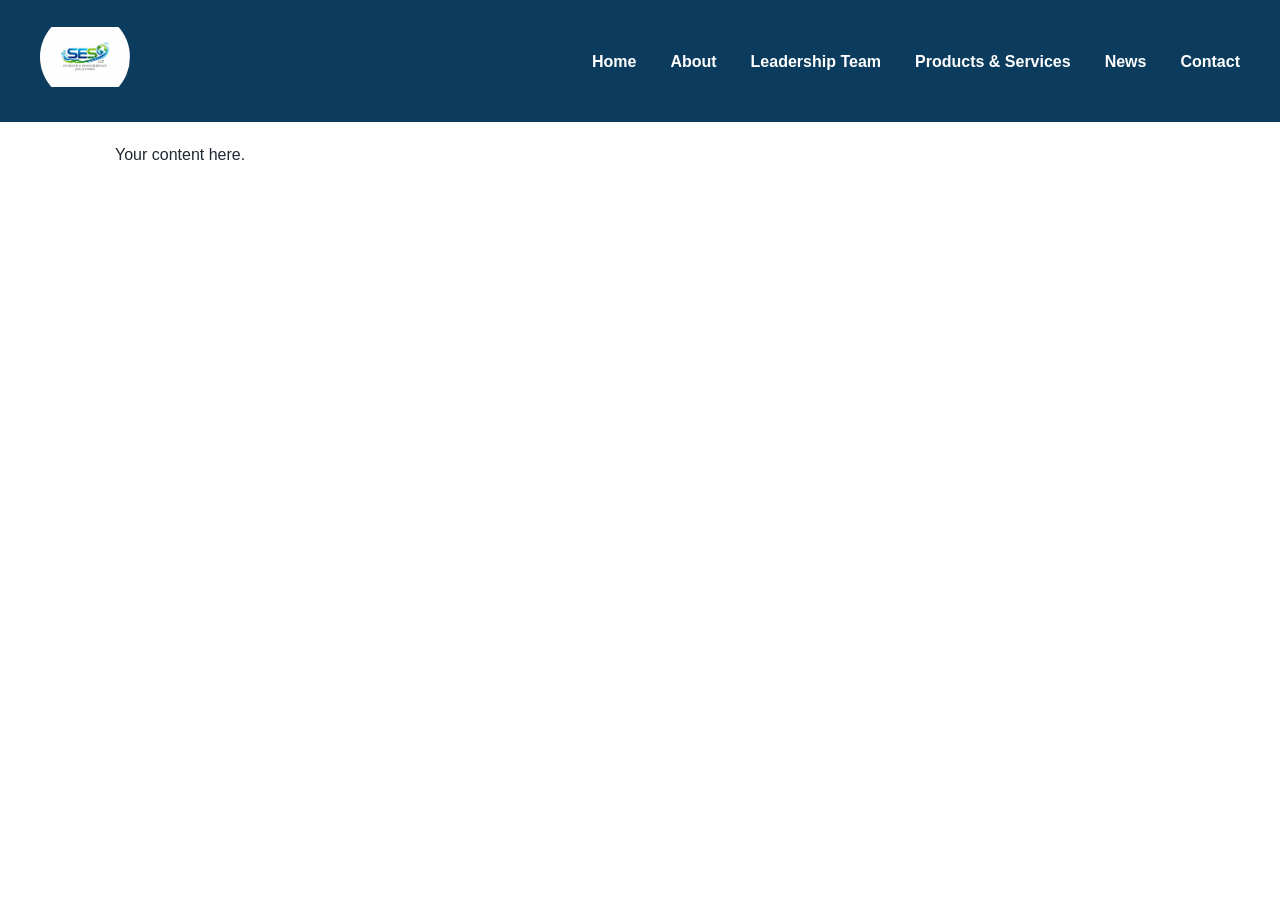
==== about.html @ a3571632 "Create about.html" ====
<!DOCTYPE html>
<html lang="en">
<head>
<meta charset="UTF-8">
<meta name="viewport" content="width=device-width, initial-scale=1.0">
<title>About | SEScience</title>
<link rel="stylesheet" href="style.css">
</head>

<body>

<nav>
  <a href="index.html" class="logo">
    <img src="Logo-1.png" alt="SES Logo">
  </a>
  <ul>
    <li><a href="index.html">Home</a></li>
    <li><a href="about.html" class="active">About</a></li>
    <li><a href="leadership.html">Leadership Team</a></li>
    <li><a href="services.html">Products & Services</a></li>
    <li><a href="news.html">News</a></li>
    <li><a href="contact.html">Contact</a></li>
  </ul>
</nav>

<section class="page">
<h1>About Us</h1>
<p>Your content here.</p>
</section>

</body>
</html>
---- style.css ----
:root{
  --navy:#0b3c5d;
  --navy-dark:#082c44;
  --accent:#1fa2c9;
}

*{box-sizing:border-box}

body{
  margin:0;
  font-family: "Open Sans", Arial, sans-serif;
  color:#1f2933;
  line-height:1.7;
  background:#ffffff;
}

/* NAVBAR */
nav{
  position:fixed;
  top:0;
  width:100%;
  z-index:1000;
  background:var(--navy);
  display:flex;
  align-items:center;
  padding:12px 40px;
}

nav img{
  width:90px;
  height:90px;
  border-radius:50%;
  object-fit:contain;
  background:transparent;
}

nav ul{
  list-style:none;
  display:flex;
  margin-left:auto;
  gap:34px;
  padding:0;
}

nav a{
  color:white;
  text-decoration:none;
  font-weight:600;
  font-size:16px;
}

nav a:hover{
  color:#d9f2ff;
}

/* HERO */
.hero{
  margin-top:120px;
  height:520px;
  background:
    linear-gradient(rgba(11,60,93,.65),rgba(11,60,93,.65)),
    url("image-1.png") center/cover no-repeat;
  display:flex;
  flex-direction:column;
  justify-content:center;
  align-items:center;
  text-align:center;
  color:white;
  padding:0 20px;
}

.hero h1{
  font-size:52px;
  margin-bottom:10px;
}

.hero p{
  font-size:20px;
  opacity:.95;
}

/* SECTIONS */
section{
  max-width:1100px;
  margin:80px auto;
  padding:0 25px;
}

section h2{
  color:var(--navy);
  font-size:34px;
  margin-bottom:20px;
}

/* LEADERSHIP */
.team{
  display:grid;
  grid-template-columns:1fr 1fr;
  gap:80px;
  margin-top:40px;
}

.member{
  text-align:center;
}

.member img{
  width:180px;
  height:180px;
  border-radius:50%;
  object-fit:cover;
  margin-bottom:20px;
}

.member h3{
  font-size:24px;
  margin:0;
}

.member h4{
  color:var(--navy);
  margin:8px 0 18px;
}

.member p{
  text-align:left;
  font-size:16px;
}

.scholar{
  display:inline-block;
  margin-top:20px;
  padding:10px 18px;
  background:var(--navy);
  color:white;
  border-radius:6px;
  text-decoration:none;
  font-weight:600;
}

.scholar:hover{
  background:var(--navy-dark);
}

/* FOOTER */
footer{
  background:#f4f6f8;
  padding:30px;
  text-align:center;
  font-size:14px;
  color:#555;
}
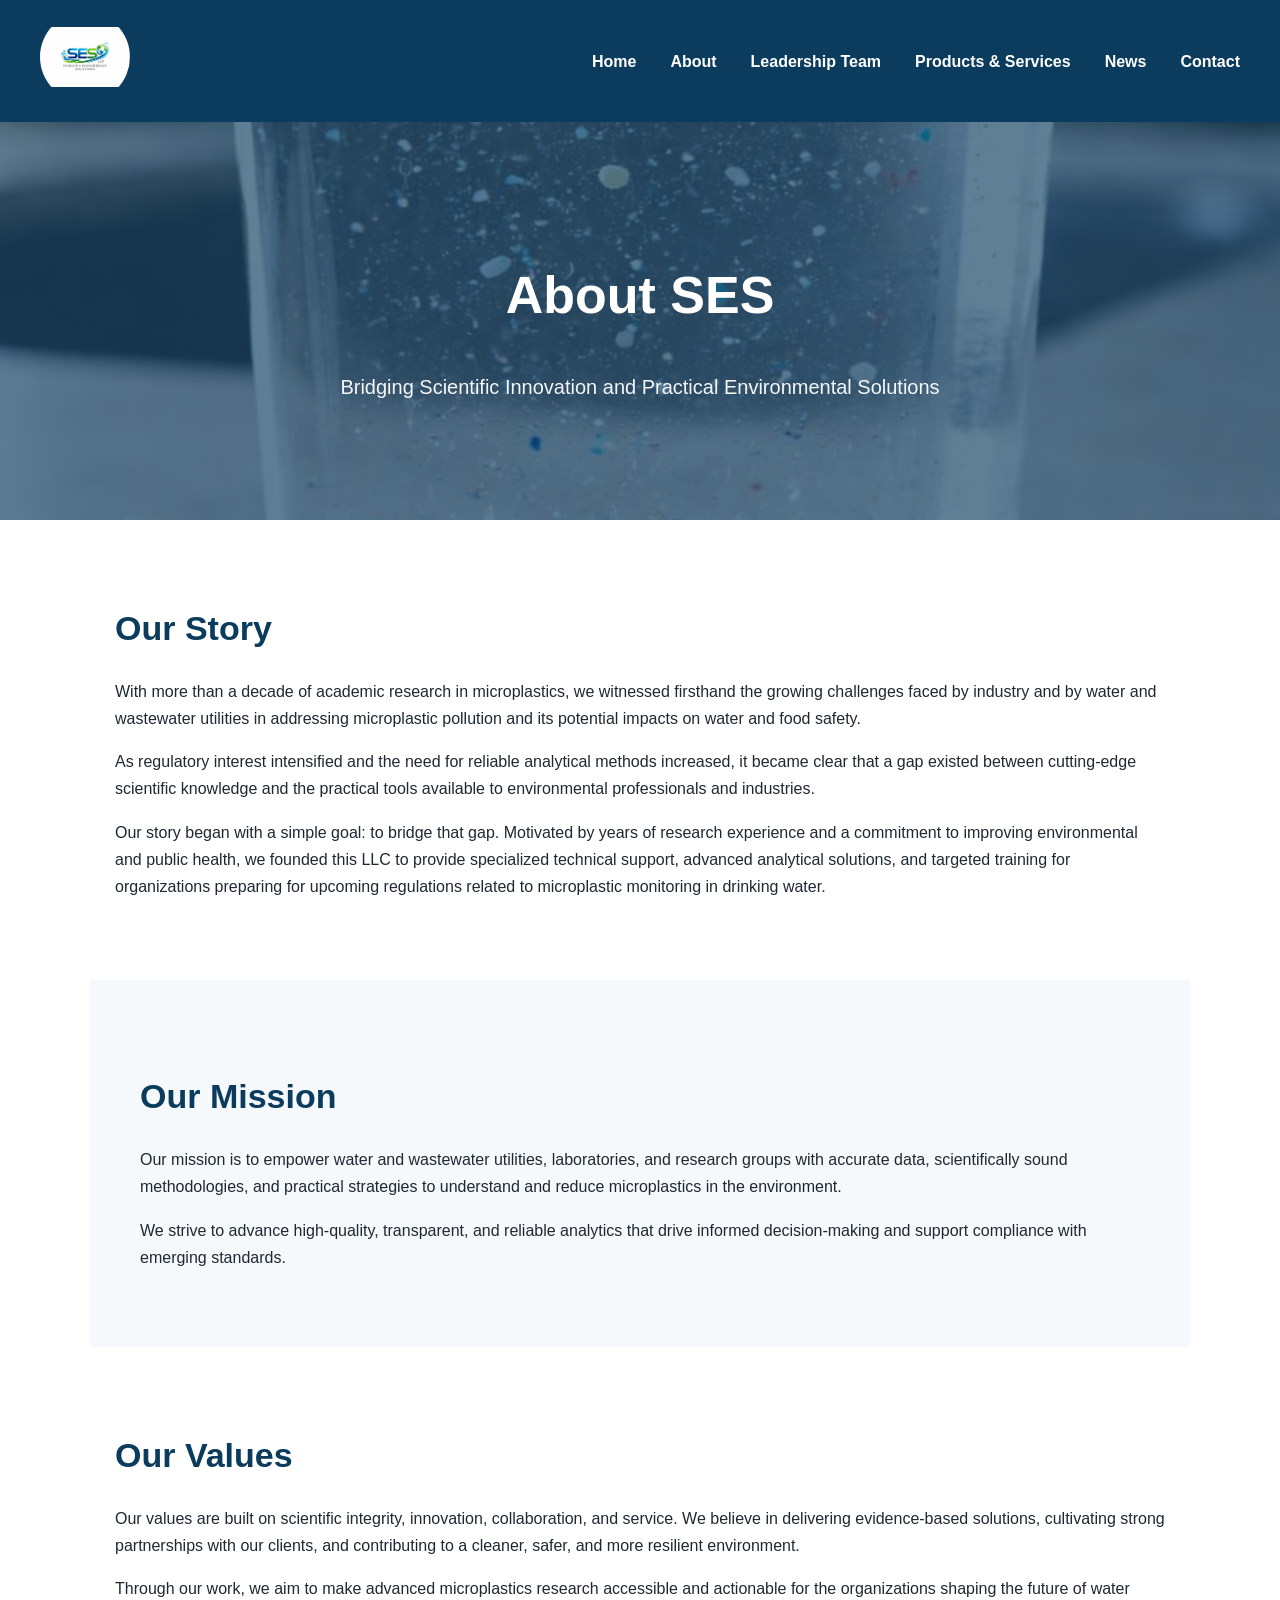
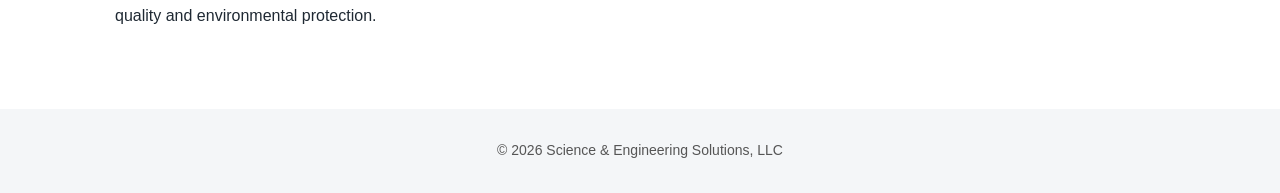
==== commit 05e726f7: "Update about.html" ====
--- a/about.html
+++ b/about.html
@@ -3,14 +3,14 @@
 <head>
 <meta charset="UTF-8">
 <meta name="viewport" content="width=device-width, initial-scale=1.0">
-<title>About | SEScience</title>
+<title>About | Science & Engineering Solutions, LLC</title>
 <link rel="stylesheet" href="style.css">
 </head>
 
 <body>
 
 <nav>
-  <a href="index.html" class="logo">
+  <a href="index.html">
     <img src="Logo-1.png" alt="SES Logo">
   </a>
   <ul>
@@ -23,10 +23,60 @@
   </ul>
 </nav>
 
-<section class="page">
-<h1>About Us</h1>
-<p>Your content here.</p>
+<!-- HERO SECTION -->
+<div class="hero" style="height:400px;">
+  <h1>About SES</h1>
+  <p>Bridging Scientific Innovation and Practical Environmental Solutions</p>
+</div>
+
+<!-- STORY SECTION -->
+<section>
+  <h2>Our Story</h2>
+
+  <p>
+  With more than a decade of academic research in microplastics, we witnessed firsthand the growing challenges faced by industry and by water and wastewater utilities in addressing microplastic pollution and its potential impacts on water and food safety.
+  </p>
+
+  <p>
+  As regulatory interest intensified and the need for reliable analytical methods increased, it became clear that a gap existed between cutting-edge scientific knowledge and the practical tools available to environmental professionals and industries.
+  </p>
+
+  <p>
+  Our story began with a simple goal: to bridge that gap. Motivated by years of research experience and a commitment to improving environmental and public health, we founded this LLC to provide specialized technical support, advanced analytical solutions, and targeted training for organizations preparing for upcoming regulations related to microplastic monitoring in drinking water.
+  </p>
 </section>
+
+<!-- MISSION SECTION -->
+<section style="background:#f5f9fc; padding:60px 25px;">
+  <div style="max-width:1000px; margin:auto;">
+    <h2>Our Mission</h2>
+
+    <p>
+    Our mission is to empower water and wastewater utilities, laboratories, and research groups with accurate data, scientifically sound methodologies, and practical strategies to understand and reduce microplastics in the environment.
+    </p>
+
+    <p>
+    We strive to advance high-quality, transparent, and reliable analytics that drive informed decision-making and support compliance with emerging standards.
+    </p>
+  </div>
+</section>
+
+<!-- VALUES SECTION -->
+<section>
+  <h2>Our Values</h2>
+
+  <p>
+  Our values are built on scientific integrity, innovation, collaboration, and service. We believe in delivering evidence-based solutions, cultivating strong partnerships with our clients, and contributing to a cleaner, safer, and more resilient environment.
+  </p>
+
+  <p>
+  Through our work, we aim to make advanced microplastics research accessible and actionable for the organizations shaping the future of water quality and environmental protection.
+  </p>
+</section>
+
+<footer>
+© 2026 Science & Engineering Solutions, LLC
+</footer>
 
 </body>
 </html>
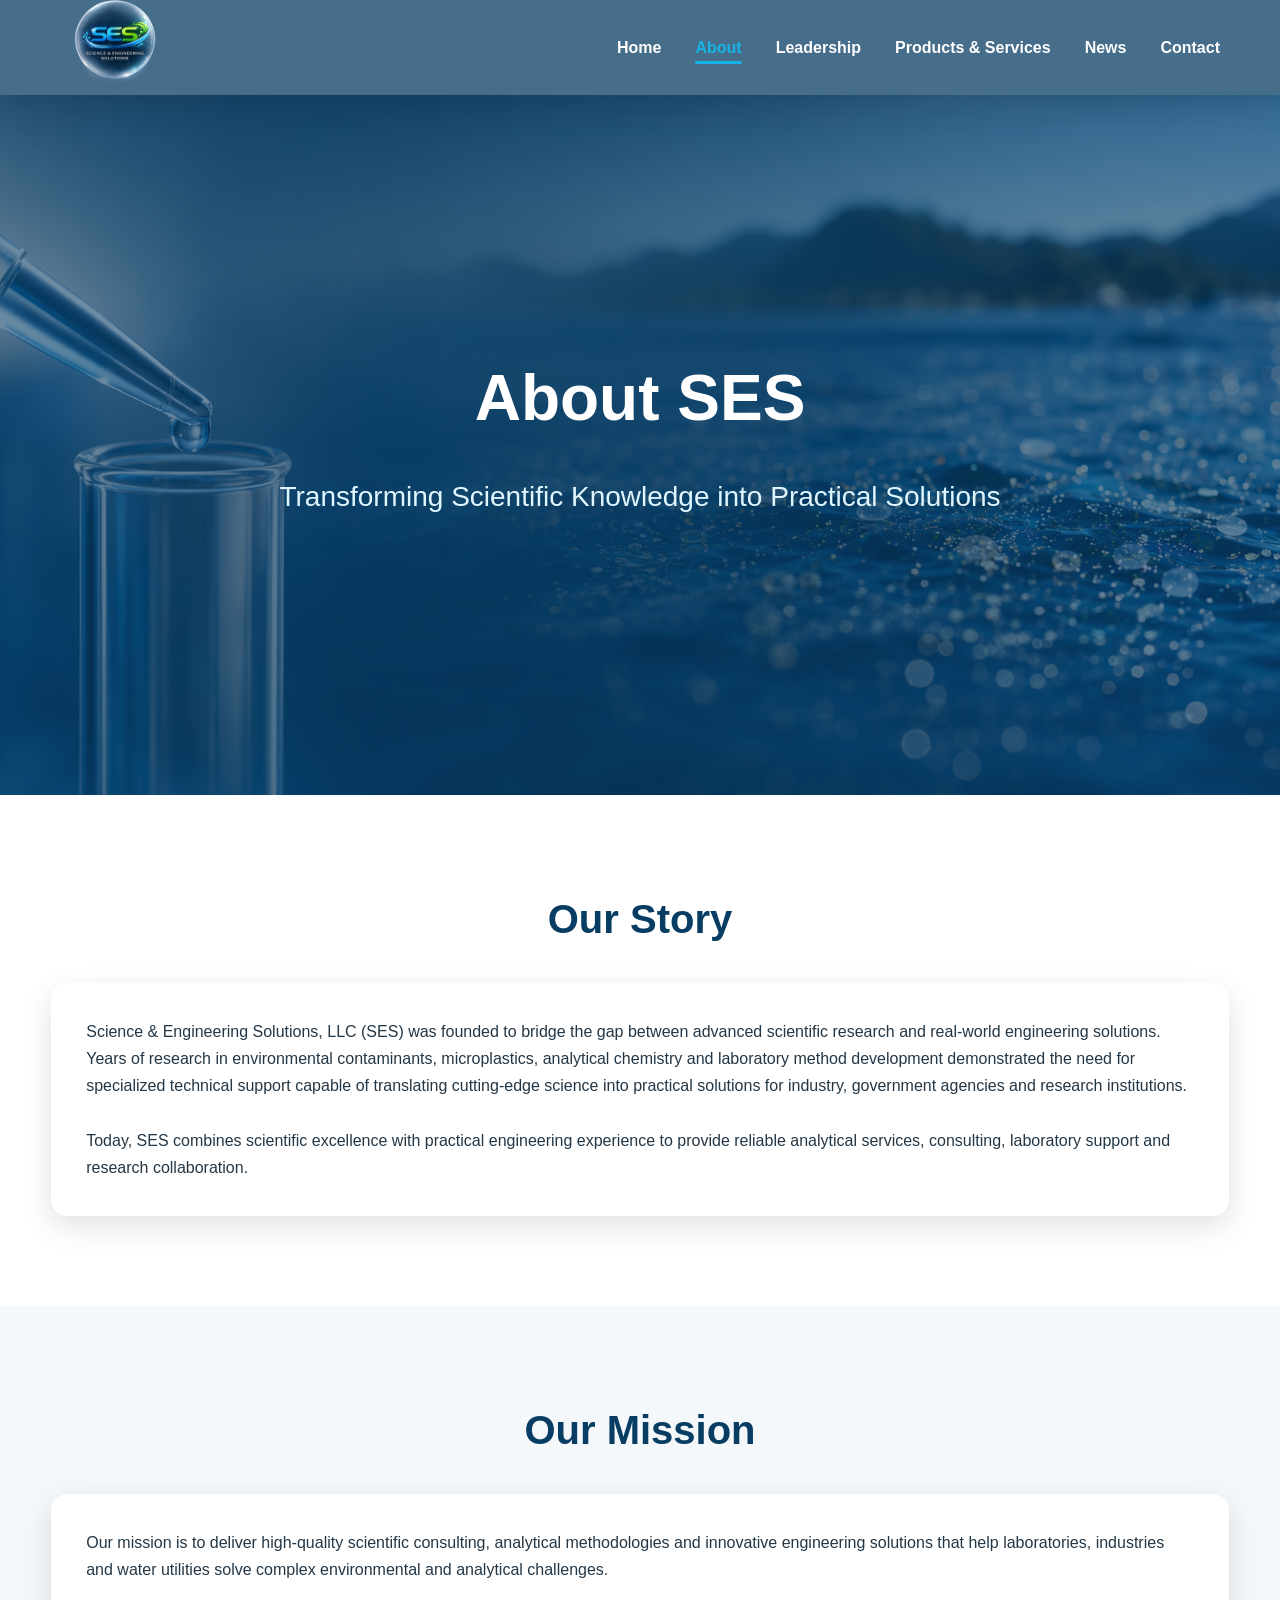
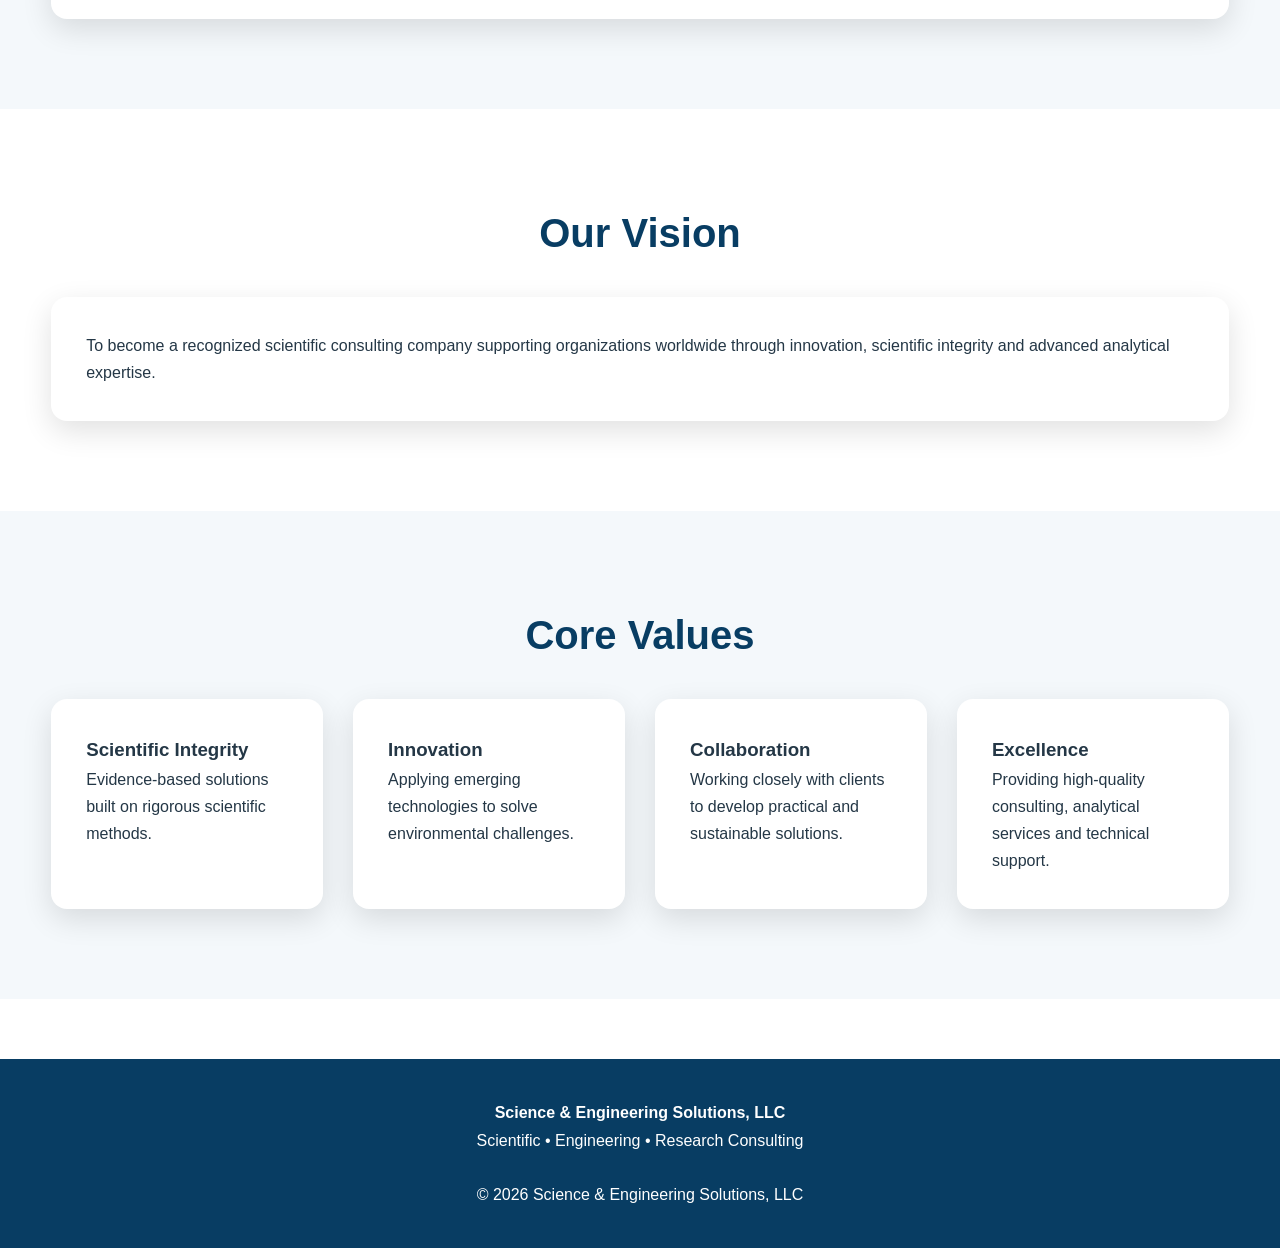
==== commit eb17a620: "Update about.html" ====
--- a/about.html
+++ b/about.html
@@ -1,82 +1,200 @@
 <!DOCTYPE html>
 <html lang="en">
+
 <head>
-<meta charset="UTF-8">
-<meta name="viewport" content="width=device-width, initial-scale=1.0">
-<title>About | Science & Engineering Solutions, LLC</title>
-<link rel="stylesheet" href="style.css">
+
+    <meta charset="UTF-8">
+    <meta name="viewport" content="width=device-width, initial-scale=1.0">
+
+    <title>About | Science & Engineering Solutions, LLC</title>
+
+    <meta name="description"
+        content="Learn about Science & Engineering Solutions, LLC, our mission, vision and expertise in environmental science and analytical chemistry.">
+
+    <link rel="stylesheet" href="style.css">
+
 </head>
 
 <body>
 
-<nav>
-  <a href="index.html">
-    <img src="Logo-1.png" alt="SES Logo">
-  </a>
-  <ul>
-    <li><a href="index.html">Home</a></li>
-    <li><a href="about.html" class="active">About</a></li>
-    <li><a href="leadership.html">Leadership Team</a></li>
-    <li><a href="services.html">Products & Services</a></li>
-    <li><a href="news.html">News</a></li>
-    <li><a href="contact.html">Contact</a></li>
-  </ul>
-</nav>
-
-<!-- HERO SECTION -->
-<div class="hero" style="height:400px;">
-  <h1>About SES</h1>
-  <p>Bridging Scientific Innovation and Practical Environmental Solutions</p>
-</div>
-
-<!-- STORY SECTION -->
-<section>
-  <h2>Our Story</h2>
-
-  <p>
-  With more than a decade of academic research in microplastics, we witnessed firsthand the growing challenges faced by industry and by water and wastewater utilities in addressing microplastic pollution and its potential impacts on water and food safety.
-  </p>
-
-  <p>
-  As regulatory interest intensified and the need for reliable analytical methods increased, it became clear that a gap existed between cutting-edge scientific knowledge and the practical tools available to environmental professionals and industries.
-  </p>
-
-  <p>
-  Our story began with a simple goal: to bridge that gap. Motivated by years of research experience and a commitment to improving environmental and public health, we founded this LLC to provide specialized technical support, advanced analytical solutions, and targeted training for organizations preparing for upcoming regulations related to microplastic monitoring in drinking water.
-  </p>
-</section>
-
-<!-- MISSION SECTION -->
-<section style="background:#f5f9fc; padding:60px 25px;">
-  <div style="max-width:1000px; margin:auto;">
-    <h2>Our Mission</h2>
-
-    <p>
-    Our mission is to empower water and wastewater utilities, laboratories, and research groups with accurate data, scientifically sound methodologies, and practical strategies to understand and reduce microplastics in the environment.
-    </p>
-
-    <p>
-    We strive to advance high-quality, transparent, and reliable analytics that drive informed decision-making and support compliance with emerging standards.
-    </p>
-  </div>
-</section>
-
-<!-- VALUES SECTION -->
-<section>
-  <h2>Our Values</h2>
-
-  <p>
-  Our values are built on scientific integrity, innovation, collaboration, and service. We believe in delivering evidence-based solutions, cultivating strong partnerships with our clients, and contributing to a cleaner, safer, and more resilient environment.
-  </p>
-
-  <p>
-  Through our work, we aim to make advanced microplastics research accessible and actionable for the organizations shaping the future of water quality and environmental protection.
-  </p>
-</section>
-
-<footer>
-© 2026 Science & Engineering Solutions, LLC
-</footer>
+    <!-- Navigation -->
+
+    <nav class="navbar">
+
+        <a href="index.html" class="logo">
+            <img src="Logo Advanced.png" alt="SES Logo">
+        </a>
+
+        <ul class="nav-links">
+
+            <li><a href="index.html">Home</a></li>
+
+            <li><a class="active" href="about.html">About</a></li>
+
+            <li><a href="leadership.html">Leadership</a></li>
+
+            <li><a href="services.html">Products &amp; Services</a></li>
+
+            <li><a href="news.html">News</a></li>
+
+            <li><a href="contact.html">Contact</a></li>
+
+        </ul>
+
+    </nav>
+
+    <!-- Hero -->
+
+    <header class="hero">
+
+        <div class="hero-content">
+
+            <h1>About SES</h1>
+
+            <h2>Transforming Scientific Knowledge into Practical Solutions</h2>
+
+        </div>
+
+    </header>
+
+    <!-- Our Story -->
+
+    <section>
+
+        <div class="container">
+
+            <h2>Our Story</h2>
+
+            <div class="card">
+
+                <p>
+
+                    Science & Engineering Solutions, LLC (SES) was founded to bridge
+                    the gap between advanced scientific research and real-world
+                    engineering solutions. Years of research in environmental
+                    contaminants, microplastics, analytical chemistry and laboratory
+                    method development demonstrated the need for specialized technical
+                    support capable of translating cutting-edge science into practical
+                    solutions for industry, government agencies and research
+                    institutions.
+
+                </p>
+
+                <br>
+
+                <p>
+
+                    Today, SES combines scientific excellence with practical
+                    engineering experience to provide reliable analytical services,
+                    consulting, laboratory support and research collaboration.
+
+                </p>
+
+            </div>
+
+        </div>
+
+    </section>
+
+    <!-- Mission -->
+
+    <section style="background:#F4F8FB;">
+
+        <div class="container">
+
+            <h2>Our Mission</h2>
+
+            <div class="card">
+
+                <p>
+
+                    Our mission is to deliver high-quality scientific consulting,
+                    analytical methodologies and innovative engineering solutions that
+                    help laboratories, industries and water utilities solve complex
+                    environmental and analytical challenges.
+
+                </p>
+
+            </div>
+
+        </div>
+
+    </section>
+
+    <!-- Vision -->
+
+    <section>
+
+        <div class="container">
+
+            <h2>Our Vision</h2>
+
+            <div class="card">
+
+                <p>
+
+                    To become a recognized scientific consulting company supporting
+                    organizations worldwide through innovation, scientific integrity
+                    and advanced analytical expertise.
+
+                </p>
+
+            </div>
+
+        </div>
+
+    </section>
+
+    <!-- Core Values -->
+
+    <section style="background:#F4F8FB;">
+
+        <div class="container">
+
+            <h2>Core Values</h2>
+
+            <div style="display:grid;
+                        grid-template-columns:repeat(auto-fit,minmax(250px,1fr));
+                        gap:30px;">
+
+                <div class="card">
+                    <h3>Scientific Integrity</h3>
+                    <p>Evidence-based solutions built on rigorous scientific methods.</p>
+                </div>
+
+                <div class="card">
+                    <h3>Innovation</h3>
+                    <p>Applying emerging technologies to solve environmental challenges.</p>
+                </div>
+
+                <div class="card">
+                    <h3>Collaboration</h3>
+                    <p>Working closely with clients to develop practical and sustainable solutions.</p>
+                </div>
+
+                <div class="card">
+                    <h3>Excellence</h3>
+                    <p>Providing high-quality consulting, analytical services and technical support.</p>
+                </div>
+
+            </div>
+
+        </div>
+
+    </section>
+
+    <footer>
+
+        <p><strong>Science & Engineering Solutions, LLC</strong></p>
+
+        <p>Scientific • Engineering • Research Consulting</p>
+
+        <br>
+
+        <p>© 2026 Science & Engineering Solutions, LLC</p>
+
+    </footer>
 
 </body>
+
 </html>
--- a/style.css
+++ b/style.css
@@ -1,152 +1,81 @@
 :root{
-  --navy:#0b3c5d;
-  --navy-dark:#082c44;
-  --accent:#1fa2c9;
+  --navy:#083D63;
+  --navy-dark:#062B45;
+  --cyan:#16B5E8;
+  --white:#ffffff;
+  --light:#F4F8FB;
+  --text:#243746;
+  --shadow:0 10px 30px rgba(0,0,0,.12);
+  --radius:16px;
 }
 
-*{box-sizing:border-box}
+*{margin:0;padding:0;box-sizing:border-box}
+html{scroll-behavior:smooth}
+body{font-family:'Inter',sans-serif;color:var(--text);background:#fff;line-height:1.7}
 
-body{
-  margin:0;
-  font-family: "Open Sans", Arial, sans-serif;
-  color:#1f2933;
-  line-height:1.7;
-  background:#ffffff;
+.navbar{
+position:fixed;top:0;left:0;width:100%;height:95px;
+display:flex;justify-content:space-between;align-items:center;
+padding:0 60px;background:rgba(8,61,99,.75);
+backdrop-filter:blur(18px);-webkit-backdrop-filter:blur(18px);
+box-shadow:0 10px 30px rgba(0,0,0,.12);z-index:1000;
 }
 
-/* NAVBAR */
-nav{
-  position:fixed;
-  top:0;
-  width:100%;
-  z-index:1000;
-  background:var(--navy);
-  display:flex;
-  align-items:center;
-  padding:12px 40px;
+.logo img{width:110px;transition:.3s}
+.logo img:hover{transform:scale(1.05)}
+
+.nav-links{list-style:none;display:flex;gap:34px}
+.nav-links a{color:#fff;text-decoration:none;font-weight:600;transition:.3s;position:relative}
+.nav-links a:hover,.nav-links a.active{color:var(--cyan)}
+.nav-links a.active:after{
+content:'';position:absolute;left:0;bottom:-8px;width:100%;height:3px;
+background:var(--cyan);border-radius:20px;
 }
 
-nav img{
-  width:90px;
-  height:90px;
-  border-radius:50%;
-  object-fit:contain;
-  background:transparent;
+.hero{
+margin-top:95px;min-height:700px;
+background:linear-gradient(rgba(8,61,99,.55),rgba(8,61,99,.65)),url('Background.png') center/cover no-repeat;
+display:flex;justify-content:center;align-items:center;text-align:center;
+color:#fff;padding:40px;
 }
 
-nav ul{
-  list-style:none;
-  display:flex;
-  margin-left:auto;
-  gap:34px;
-  padding:0;
+.hero-content{max-width:950px}
+.hero h1{font-size:64px;font-weight:800;margin-bottom:20px}
+.hero h2{font-size:28px;color:#dff6ff;margin-bottom:25px;font-weight:400}
+.hero p{font-size:20px;max-width:850px;margin:auto}
+
+.btn-primary{
+display:inline-block;margin-top:40px;padding:16px 34px;border-radius:50px;
+background:var(--cyan);color:#fff;text-decoration:none;font-weight:700;transition:.3s;
+}
+.btn-primary:hover{transform:translateY(-3px);background:#0997c4}
+
+.container{width:min(1200px,92%);margin:auto}
+section{padding:90px 0}
+section h2{text-align:center;color:var(--navy);font-size:40px;margin-bottom:30px}
+
+.card{
+background:#fff;border-radius:16px;box-shadow:0 10px 30px rgba(0,0,0,.12);
+padding:35px;transition:.3s;
+}
+.card:hover{transform:translateY(-8px)}
+
+footer{
+background:var(--navy);color:#fff;text-align:center;padding:40px;margin-top:60px;
 }
 
-nav a{
-  color:white;
-  text-decoration:none;
-  font-weight:600;
-  font-size:16px;
+.menu-toggle{display:none}
+
+@media(max-width:900px){
+.navbar{padding:0 20px;height:80px}
+.logo img{width:82px}
+.nav-links{display:none}
+.menu-toggle{display:block;font-size:32px;color:white}
+.hero{min-height:560px;padding:30px}
+.hero h1{font-size:40px}
+.hero h2{font-size:22px}
+.hero p{font-size:17px}
+section{padding:60px 0}
+section h2{font-size:32px}
+.card{padding:24px}
 }
-
-nav a:hover{
-  color:#d9f2ff;
-}
-
-/* HERO */
-.hero{
-  margin-top:120px;
-  height:520px;
-  background:
-    linear-gradient(rgba(11,60,93,.65),rgba(11,60,93,.65)),
-    url("image-1.png") center/cover no-repeat;
-  display:flex;
-  flex-direction:column;
-  justify-content:center;
-  align-items:center;
-  text-align:center;
-  color:white;
-  padding:0 20px;
-}
-
-.hero h1{
-  font-size:52px;
-  margin-bottom:10px;
-}
-
-.hero p{
-  font-size:20px;
-  opacity:.95;
-}
-
-/* SECTIONS */
-section{
-  max-width:1100px;
-  margin:80px auto;
-  padding:0 25px;
-}
-
-section h2{
-  color:var(--navy);
-  font-size:34px;
-  margin-bottom:20px;
-}
-
-/* LEADERSHIP */
-.team{
-  display:grid;
-  grid-template-columns:1fr 1fr;
-  gap:80px;
-  margin-top:40px;
-}
-
-.member{
-  text-align:center;
-}
-
-.member img{
-  width:180px;
-  height:180px;
-  border-radius:50%;
-  object-fit:cover;
-  margin-bottom:20px;
-}
-
-.member h3{
-  font-size:24px;
-  margin:0;
-}
-
-.member h4{
-  color:var(--navy);
-  margin:8px 0 18px;
-}
-
-.member p{
-  text-align:left;
-  font-size:16px;
-}
-
-.scholar{
-  display:inline-block;
-  margin-top:20px;
-  padding:10px 18px;
-  background:var(--navy);
-  color:white;
-  border-radius:6px;
-  text-decoration:none;
-  font-weight:600;
-}
-
-.scholar:hover{
-  background:var(--navy-dark);
-}
-
-/* FOOTER */
-footer{
-  background:#f4f6f8;
-  padding:30px;
-  text-align:center;
-  font-size:14px;
-  color:#555;
-}
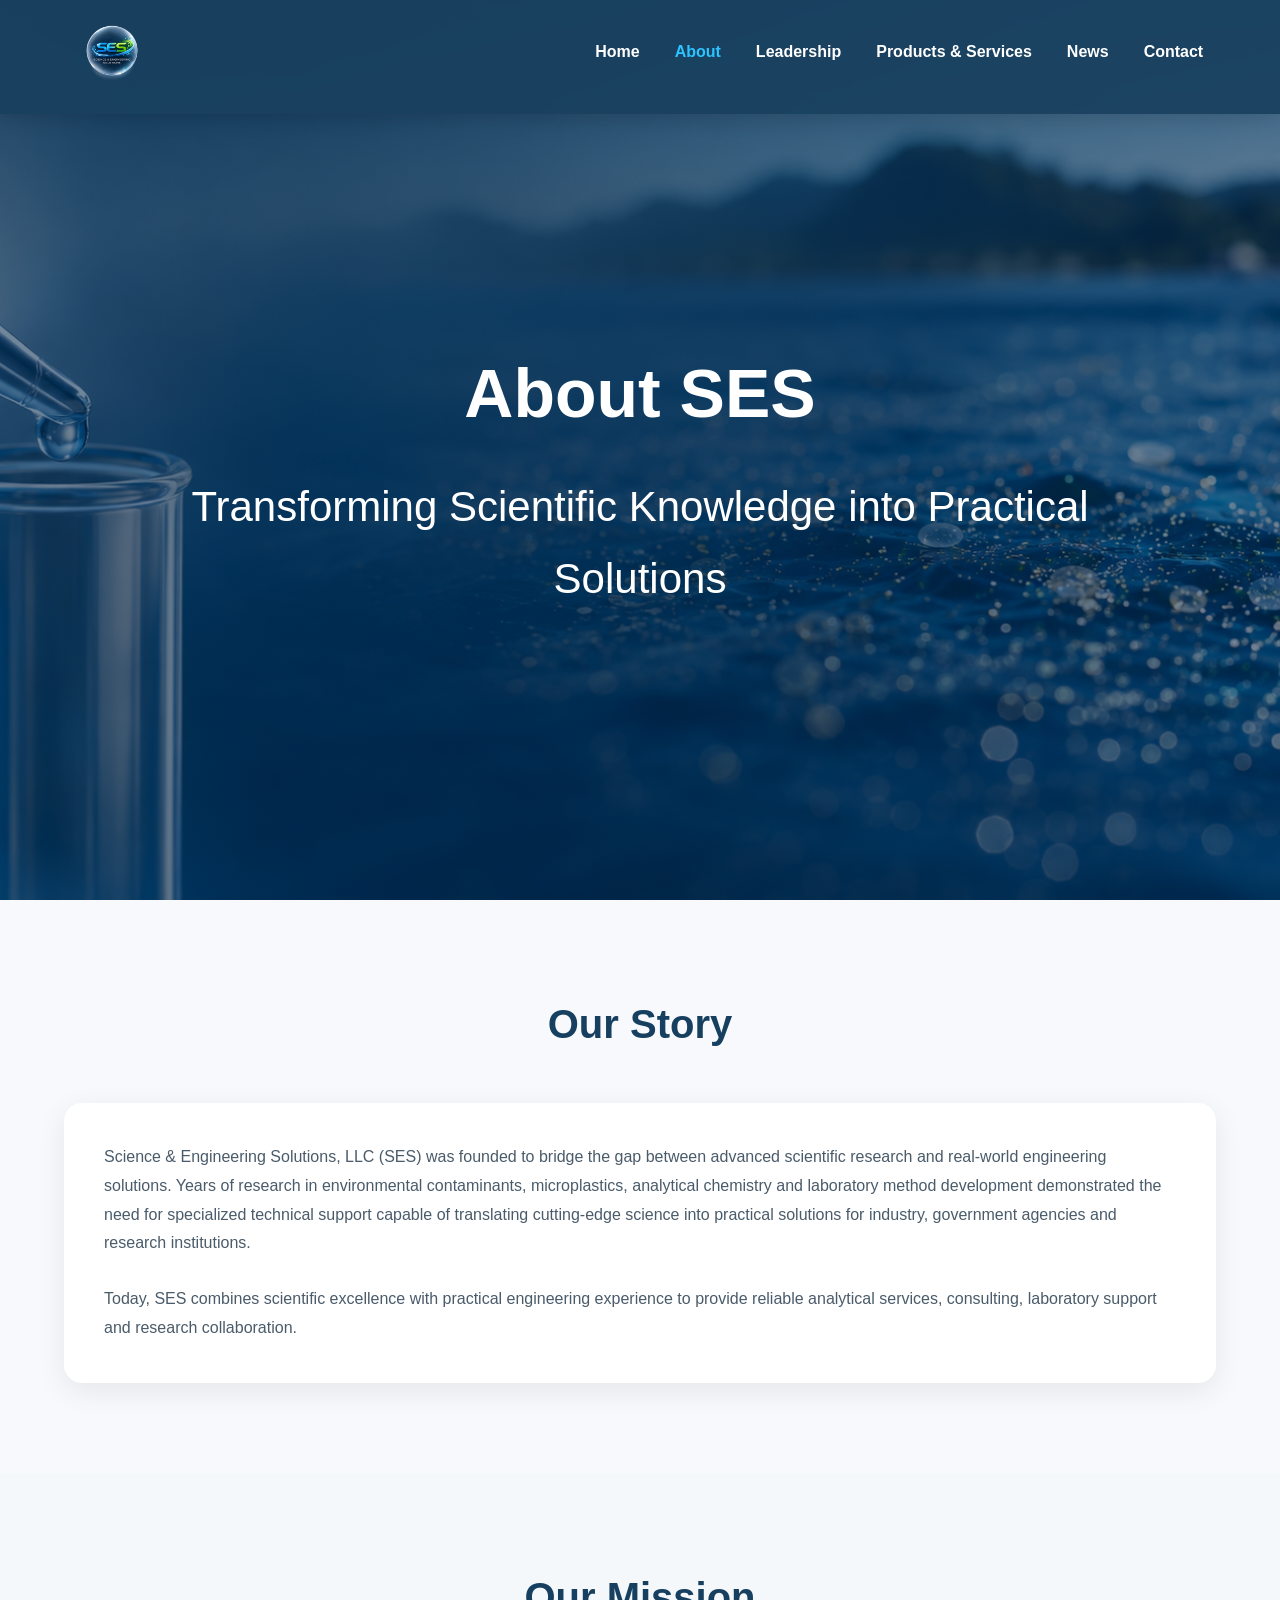
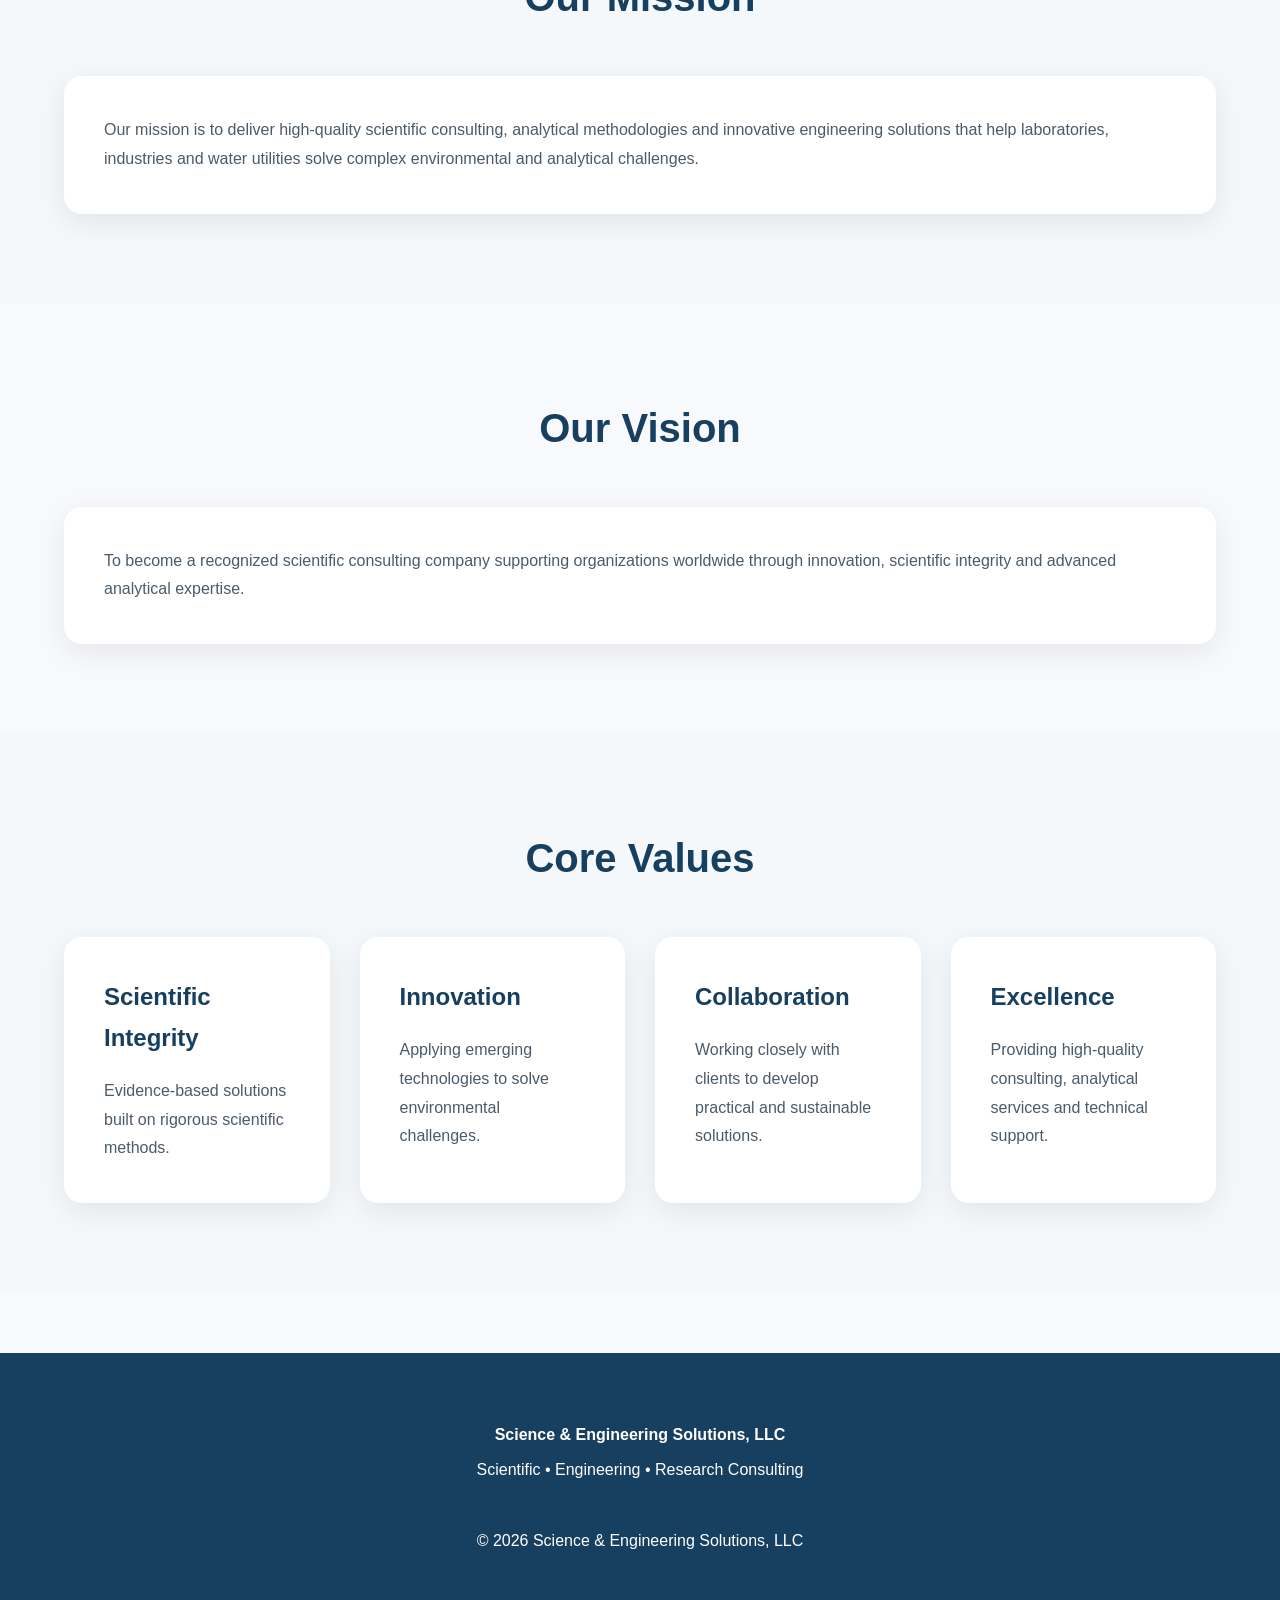
==== commit 6750af59: "Update about.html" ====
--- a/about.html
+++ b/about.html
@@ -14,6 +14,36 @@
     <link rel="stylesheet" href="style.css">
 
 </head>
+    <script>
+
+const menu = document.getElementById("mobile-menu");
+const nav = document.getElementById("nav-links");
+
+menu.addEventListener("click", function () {
+
+    nav.classList.toggle("show");
+
+    if(menu.innerHTML=="☰"){
+        menu.innerHTML="✕";
+    }else{
+        menu.innerHTML="☰";
+    }
+
+});
+
+document.querySelectorAll(".nav-links a").forEach(link=>{
+
+    link.addEventListener("click",()=>{
+
+        nav.classList.remove("show");
+
+        menu.innerHTML="☰";
+
+    });
+
+});
+
+</script>
 
 <body>
 
--- a/style.css
+++ b/style.css
@@ -1,81 +1,558 @@
-:root{
-  --navy:#083D63;
-  --navy-dark:#062B45;
-  --cyan:#16B5E8;
-  --white:#ffffff;
-  --light:#F4F8FB;
-  --text:#243746;
-  --shadow:0 10px 30px rgba(0,0,0,.12);
-  --radius:16px;
-}
-
-*{margin:0;padding:0;box-sizing:border-box}
-html{scroll-behavior:smooth}
-body{font-family:'Inter',sans-serif;color:var(--text);background:#fff;line-height:1.7}
+/* ==========================================
+   SCIENCE & ENGINEERING SOLUTIONS, LLC
+   STYLE.CSS
+========================================== */
+
+*{
+    margin:0;
+    padding:0;
+    box-sizing:border-box;
+}
+
+html{
+    scroll-behavior:smooth;
+}
+
+body{
+
+    font-family:Arial, Helvetica, sans-serif;
+
+    background:#f7f9fc;
+
+    color:#173F5F;
+
+    line-height:1.7;
+
+}
+
+/* ==========================================
+   LINKS
+========================================== */
+
+a{
+    text-decoration:none;
+    transition:.3s;
+}
+
+img{
+    max-width:100%;
+}
+
+/* ==========================================
+   CONTAINER
+========================================== */
+
+.container{
+
+    width:90%;
+
+    max-width:1200px;
+
+    margin:auto;
+
+}
+
+/* ==========================================
+   NAVIGATION
+========================================== */
 
 .navbar{
-position:fixed;top:0;left:0;width:100%;height:95px;
-display:flex;justify-content:space-between;align-items:center;
-padding:0 60px;background:rgba(8,61,99,.75);
-backdrop-filter:blur(18px);-webkit-backdrop-filter:blur(18px);
-box-shadow:0 10px 30px rgba(0,0,0,.12);z-index:1000;
-}
-
-.logo img{width:110px;transition:.3s}
-.logo img:hover{transform:scale(1.05)}
-
-.nav-links{list-style:none;display:flex;gap:34px}
-.nav-links a{color:#fff;text-decoration:none;font-weight:600;transition:.3s;position:relative}
-.nav-links a:hover,.nav-links a.active{color:var(--cyan)}
-.nav-links a.active:after{
-content:'';position:absolute;left:0;bottom:-8px;width:100%;height:3px;
-background:var(--cyan);border-radius:20px;
-}
+
+    position:fixed;
+
+    top:0;
+
+    width:100%;
+
+    z-index:9999;
+
+    display:flex;
+
+    justify-content:space-between;
+
+    align-items:center;
+
+    padding:18px 6%;
+
+    background:rgba(25,65,95,.92);
+
+    backdrop-filter:blur(12px);
+
+    box-shadow:0 4px 20px rgba(0,0,0,.15);
+
+}
+
+.logo img{
+
+    height:70px;
+
+}
+
+.nav-links{
+
+    display:flex;
+
+    list-style:none;
+
+    gap:35px;
+
+}
+
+.nav-links a{
+
+    color:white;
+
+    font-weight:600;
+
+    font-size:16px;
+
+}
+
+.nav-links a:hover{
+
+    color:#2CC4FF;
+
+}
+
+.nav-links a.active{
+
+    color:#2CC4FF;
+
+}
+
+/* ==========================================
+   MOBILE MENU
+========================================== */
+
+.menu-toggle{
+
+    display:none;
+
+    font-size:42px;
+
+    color:white;
+
+    cursor:pointer;
+
+    user-select:none;
+
+}
+
+/* ==========================================
+   HERO
+========================================== */
 
 .hero{
-margin-top:95px;min-height:700px;
-background:linear-gradient(rgba(8,61,99,.55),rgba(8,61,99,.65)),url('Background.png') center/cover no-repeat;
-display:flex;justify-content:center;align-items:center;text-align:center;
-color:#fff;padding:40px;
-}
-
-.hero-content{max-width:950px}
-.hero h1{font-size:64px;font-weight:800;margin-bottom:20px}
-.hero h2{font-size:28px;color:#dff6ff;margin-bottom:25px;font-weight:400}
-.hero p{font-size:20px;max-width:850px;margin:auto}
+
+    height:100vh;
+
+    background:
+
+    linear-gradient(
+
+    rgba(0,40,75,.55),
+
+    rgba(0,40,75,.55)
+
+    ),
+
+    url("Background.png");
+
+    background-size:cover;
+
+    background-position:center;
+
+    display:flex;
+
+    justify-content:center;
+
+    align-items:center;
+
+    text-align:center;
+
+    color:white;
+
+    padding:120px 20px 40px;
+
+}
+
+.hero-content{
+
+    max-width:900px;
+
+}
+
+.hero h1{
+
+    font-size:68px;
+
+    margin-bottom:20px;
+
+}
+
+.hero h2{
+
+    font-size:42px;
+
+    font-weight:300;
+
+    margin-bottom:30px;
+
+}
+
+.hero p{
+
+    font-size:24px;
+
+    margin-bottom:40px;
+
+    line-height:1.8;
+
+}
+
+/* ==========================================
+   BUTTON
+========================================== */
 
 .btn-primary{
-display:inline-block;margin-top:40px;padding:16px 34px;border-radius:50px;
-background:var(--cyan);color:#fff;text-decoration:none;font-weight:700;transition:.3s;
-}
-.btn-primary:hover{transform:translateY(-3px);background:#0997c4}
-
-.container{width:min(1200px,92%);margin:auto}
-section{padding:90px 0}
-section h2{text-align:center;color:var(--navy);font-size:40px;margin-bottom:30px}
+
+    display:inline-block;
+
+    background:#1EC8FF;
+
+    color:white;
+
+    padding:18px 42px;
+
+    border-radius:40px;
+
+    font-weight:bold;
+
+    transition:.3s;
+
+}
+
+.btn-primary:hover{
+
+    background:#119AD4;
+
+    transform:translateY(-3px);
+
+}
+
+/* ==========================================
+   SECTIONS
+========================================== */
+
+section{
+
+    padding:90px 0;
+
+}
+
+section h2{
+
+    text-align:center;
+
+    margin-bottom:45px;
+
+    font-size:40px;
+
+    color:#173F5F;
+
+}
+/* ==========================================
+   CARDS
+========================================== */
 
 .card{
-background:#fff;border-radius:16px;box-shadow:0 10px 30px rgba(0,0,0,.12);
-padding:35px;transition:.3s;
-}
-.card:hover{transform:translateY(-8px)}
+
+    background:white;
+
+    padding:40px;
+
+    border-radius:18px;
+
+    box-shadow:0 8px 30px rgba(0,0,0,.08);
+
+    transition:.35s;
+
+}
+
+.card:hover{
+
+    transform:translateY(-8px);
+
+    box-shadow:0 15px 40px rgba(0,0,0,.12);
+
+}
+
+.card h3{
+
+    color:#173F5F;
+
+    margin-bottom:18px;
+
+    font-size:24px;
+
+}
+
+.card p{
+
+    color:#4A5B6A;
+
+    line-height:1.8;
+
+}
+
+/* ==========================================
+   GRID
+========================================== */
+
+.grid{
+
+    display:grid;
+
+    grid-template-columns:repeat(auto-fit,minmax(320px,1fr));
+
+    gap:35px;
+
+}
+
+/* ==========================================
+   LEADERSHIP IMAGES
+========================================== */
+
+.profile-photo{
+
+    width:220px;
+
+    height:220px;
+
+    border-radius:50%;
+
+    object-fit:cover;
+
+    border:5px solid #1EC8FF;
+
+    margin-bottom:25px;
+
+}
+
+/* ==========================================
+   LISTS
+========================================== */
+
+ul{
+
+    padding-left:22px;
+
+}
+
+li{
+
+    margin-bottom:12px;
+
+}
+
+/* ==========================================
+   FOOTER
+========================================== */
 
 footer{
-background:var(--navy);color:#fff;text-align:center;padding:40px;margin-top:60px;
-}
-
-.menu-toggle{display:none}
-
-@media(max-width:900px){
-.navbar{padding:0 20px;height:80px}
-.logo img{width:82px}
-.nav-links{display:none}
-.menu-toggle{display:block;font-size:32px;color:white}
-.hero{min-height:560px;padding:30px}
-.hero h1{font-size:40px}
-.hero h2{font-size:22px}
-.hero p{font-size:17px}
-section{padding:60px 0}
-section h2{font-size:32px}
-.card{padding:24px}
-}
+
+    background:#173F5F;
+
+    color:white;
+
+    text-align:center;
+
+    padding:60px 20px;
+
+    margin-top:60px;
+
+}
+
+footer p{
+
+    margin:8px 0;
+
+}
+
+/* ==========================================
+   MOBILE RESPONSIVE
+========================================== */
+
+@media (max-width:900px){
+
+.hero h1{
+
+font-size:48px;
+
+}
+
+.hero h2{
+
+font-size:28px;
+
+}
+
+.hero p{
+
+font-size:18px;
+
+}
+
+}
+
+/* ==========================================
+   MOBILE MENU
+========================================== */
+
+@media (max-width:768px){
+
+.menu-toggle{
+
+display:block;
+
+}
+
+.nav-links{
+
+display:none;
+
+position:absolute;
+
+top:95px;
+
+right:20px;
+
+width:260px;
+
+background:white;
+
+border-radius:14px;
+
+box-shadow:0 15px 35px rgba(0,0,0,.25);
+
+padding:25px;
+
+flex-direction:column;
+
+gap:20px;
+
+}
+
+.nav-links li{
+
+list-style:none;
+
+}
+
+.nav-links a{
+
+color:#173F5F;
+
+font-size:18px;
+
+font-weight:600;
+
+}
+
+.nav-links.show{
+
+display:flex;
+
+animation:fadeMenu .25s ease;
+
+}
+
+.hero{
+
+height:auto;
+
+padding-top:170px;
+
+padding-bottom:90px;
+
+}
+
+.hero h1{
+
+font-size:38px;
+
+}
+
+.hero h2{
+
+font-size:24px;
+
+}
+
+.hero p{
+
+font-size:17px;
+
+}
+
+.logo img{
+
+height:55px;
+
+}
+
+.navbar{
+
+padding:15px 6%;
+
+}
+
+section{
+
+padding:60px 0;
+
+}
+
+section h2{
+
+font-size:30px;
+
+}
+
+.card{
+
+padding:28px;
+
+}
+
+}
+
+/* ==========================================
+   ANIMATIONS
+========================================== */
+
+@keyframes fadeMenu{
+
+from{
+
+opacity:0;
+
+transform:translateY(-15px);
+
+}
+
+to{
+
+opacity:1;
+
+transform:translateY(0);
+
+}
+
+}
+
+html{
+
+scroll-behavior:smooth;
+
+}
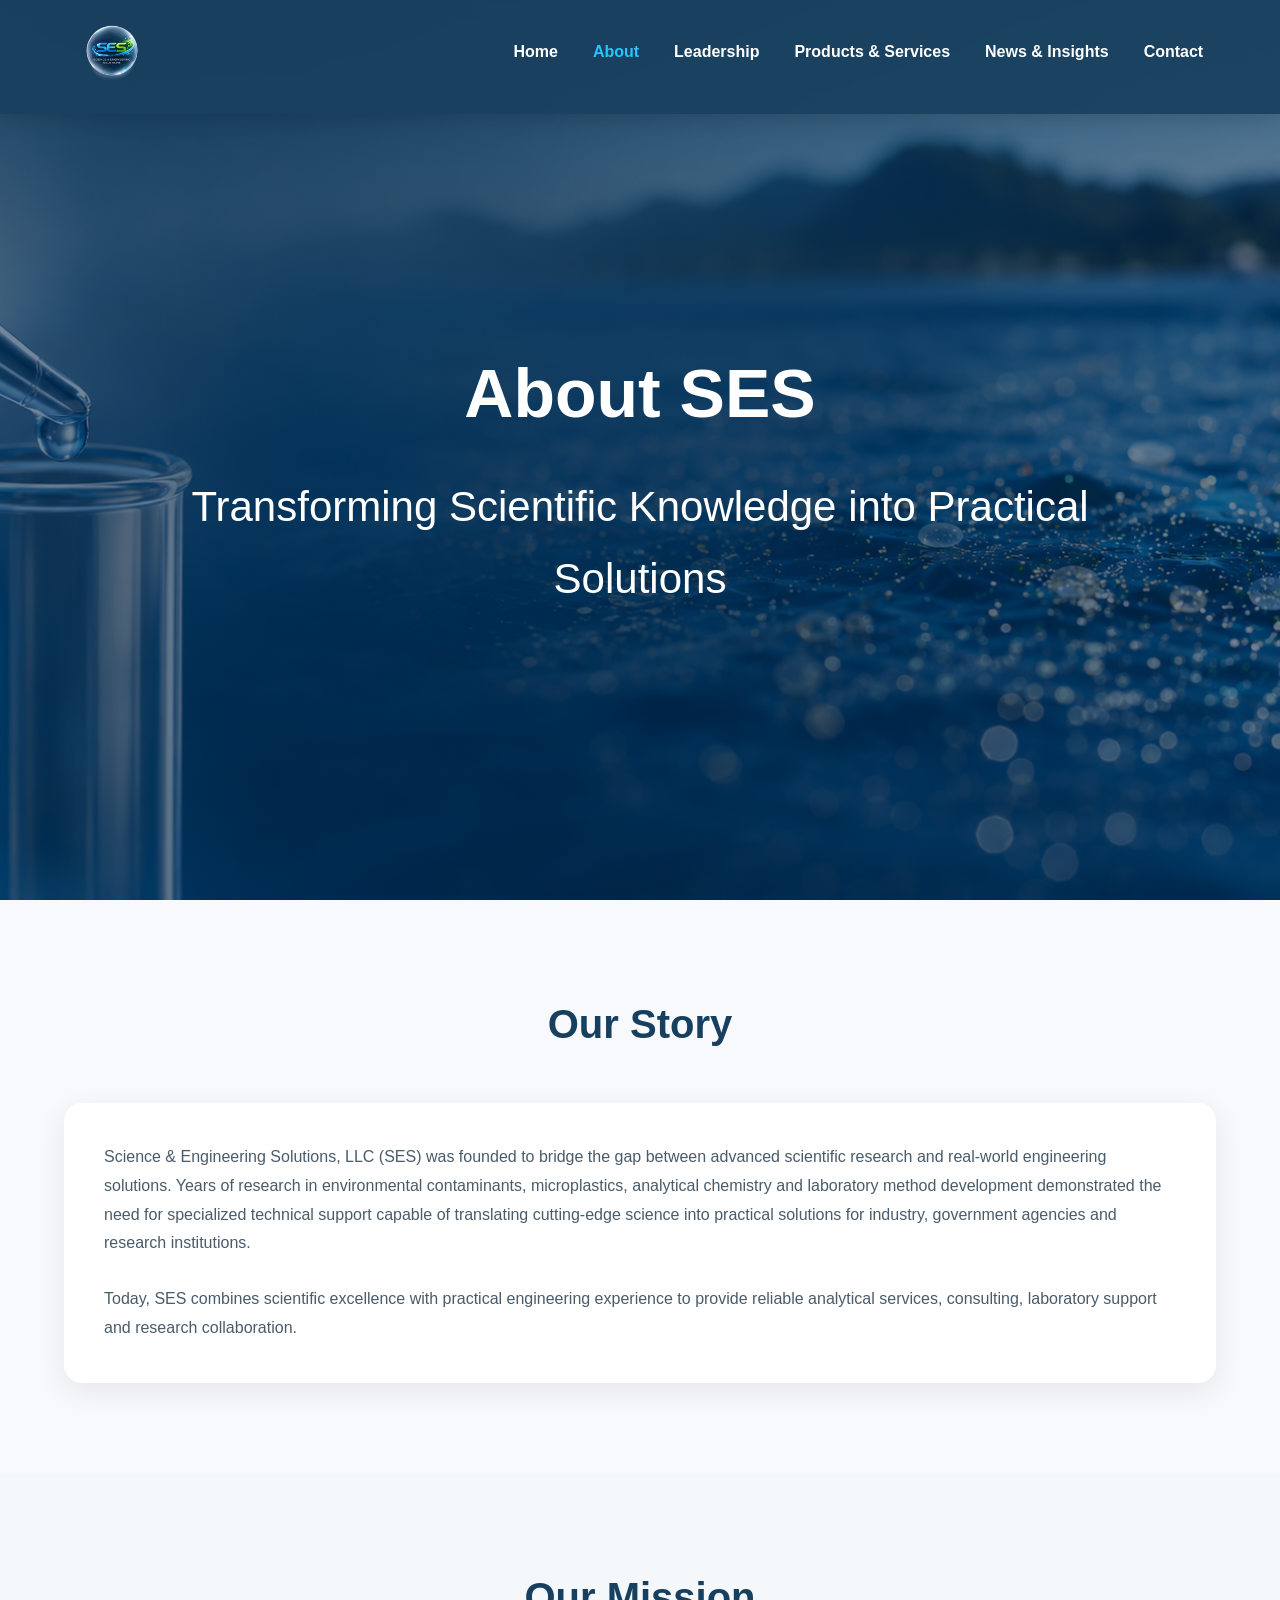
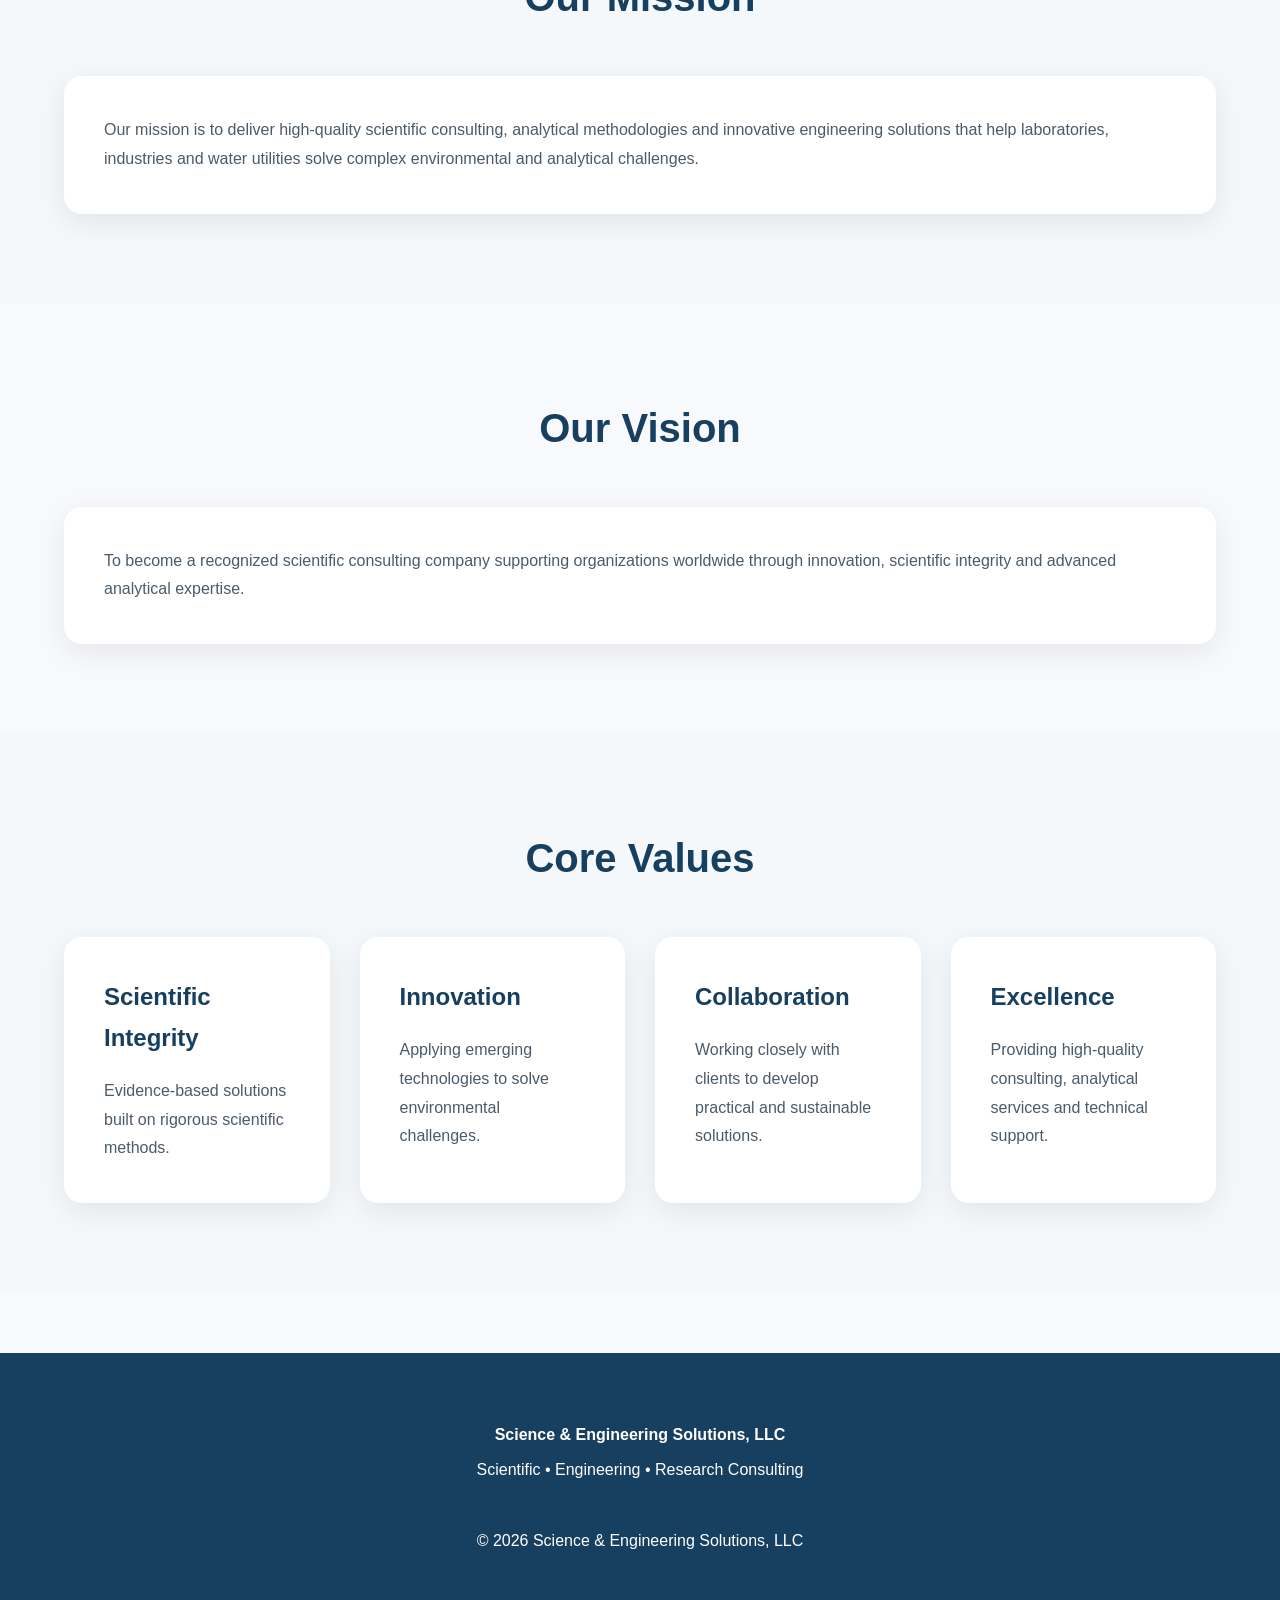
==== commit 20417c87: "Update about.html" ====
--- a/about.html
+++ b/about.html
@@ -14,36 +14,6 @@
     <link rel="stylesheet" href="style.css">
 
 </head>
-    <script>
-
-const menu = document.getElementById("mobile-menu");
-const nav = document.getElementById("nav-links");
-
-menu.addEventListener("click", function () {
-
-    nav.classList.toggle("show");
-
-    if(menu.innerHTML=="☰"){
-        menu.innerHTML="✕";
-    }else{
-        menu.innerHTML="☰";
-    }
-
-});
-
-document.querySelectorAll(".nav-links a").forEach(link=>{
-
-    link.addEventListener("click",()=>{
-
-        nav.classList.remove("show");
-
-        menu.innerHTML="☰";
-
-    });
-
-});
-
-</script>
 
 <body>
 
@@ -55,7 +25,9 @@
             <img src="Logo Advanced.png" alt="SES Logo">
         </a>
 
-        <ul class="nav-links">
+        <div class="menu-toggle" id="mobile-menu">☰</div>
+
+        <ul class="nav-links" id="nav-links">
 
             <li><a href="index.html">Home</a></li>
 
@@ -65,7 +37,7 @@
 
             <li><a href="services.html">Products &amp; Services</a></li>
 
-            <li><a href="news.html">News</a></li>
+            <li><a href="news.html">News &amp; Insights</a></li>
 
             <li><a href="contact.html">Contact</a></li>
 
@@ -225,6 +197,37 @@
 
     </footer>
 
+<script>
+
+const menu = document.getElementById("mobile-menu");
+const nav = document.getElementById("nav-links");
+
+menu.addEventListener("click", function () {
+
+    nav.classList.toggle("show");
+
+    if(menu.innerHTML=="☰"){
+        menu.innerHTML="✕";
+    }else{
+        menu.innerHTML="☰";
+    }
+
+});
+
+document.querySelectorAll(".nav-links a").forEach(link=>{
+
+    link.addEventListener("click",()=>{
+
+        nav.classList.remove("show");
+
+        menu.innerHTML="☰";
+
+    });
+
+});
+
+</script>
+
 </body>
 
 </html>
--- a/style.css
+++ b/style.css
@@ -412,118 +412,57 @@
 @media (max-width:768px){
 
 .menu-toggle{
-
 display:block;
-
 }
 
 .nav-links{
-
 display:none;
-
 position:absolute;
-
 top:95px;
-
 right:20px;
-
 width:260px;
-
 background:white;
-
 border-radius:14px;
-
 box-shadow:0 15px 35px rgba(0,0,0,.25);
-
 padding:25px;
-
 flex-direction:column;
-
 gap:20px;
-
+}
+
+.nav-links.show{
+display:flex !important;
+animation:fadeMenu .25s ease;
 }
 
 .nav-links li{
-
 list-style:none;
-
 }
 
 .nav-links a{
-
 color:#173F5F;
-
 font-size:18px;
-
 font-weight:600;
-
-}
-
-.nav-links.show{
-
-display:flex;
-
-animation:fadeMenu .25s ease;
-
 }
 
 .hero{
-
 height:auto;
-
 padding-top:170px;
-
 padding-bottom:90px;
-
-}
-
-.hero h1{
-
-font-size:38px;
-
-}
-
-.hero h2{
-
-font-size:24px;
-
-}
-
-.hero p{
-
-font-size:17px;
-
-}
-
-.logo img{
-
-height:55px;
-
-}
-
-.navbar{
-
-padding:15px 6%;
-
-}
-
-section{
-
-padding:60px 0;
-
-}
-
-section h2{
-
-font-size:30px;
-
-}
-
-.card{
-
-padding:28px;
-
-}
+}
+
+.hero h1{font-size:38px;}
+.hero h2{font-size:24px;}
+.hero p{font-size:17px;}
+
+.logo img{height:55px;}
+
+.navbar{padding:15px 6%;}
+
+section{padding:60px 0;}
+
+section h2{font-size:30px;}
+
+.card{padding:28px;}
 
 }
 
@@ -556,3 +495,20 @@
 scroll-behavior:smooth;
 
 }
+.menu-toggle{
+
+transition:.3s;
+
+}
+
+.menu-toggle:hover{
+
+color:#2CC4FF;
+
+}
+
+.nav-links{
+
+transition:all .35s ease;
+
+}
